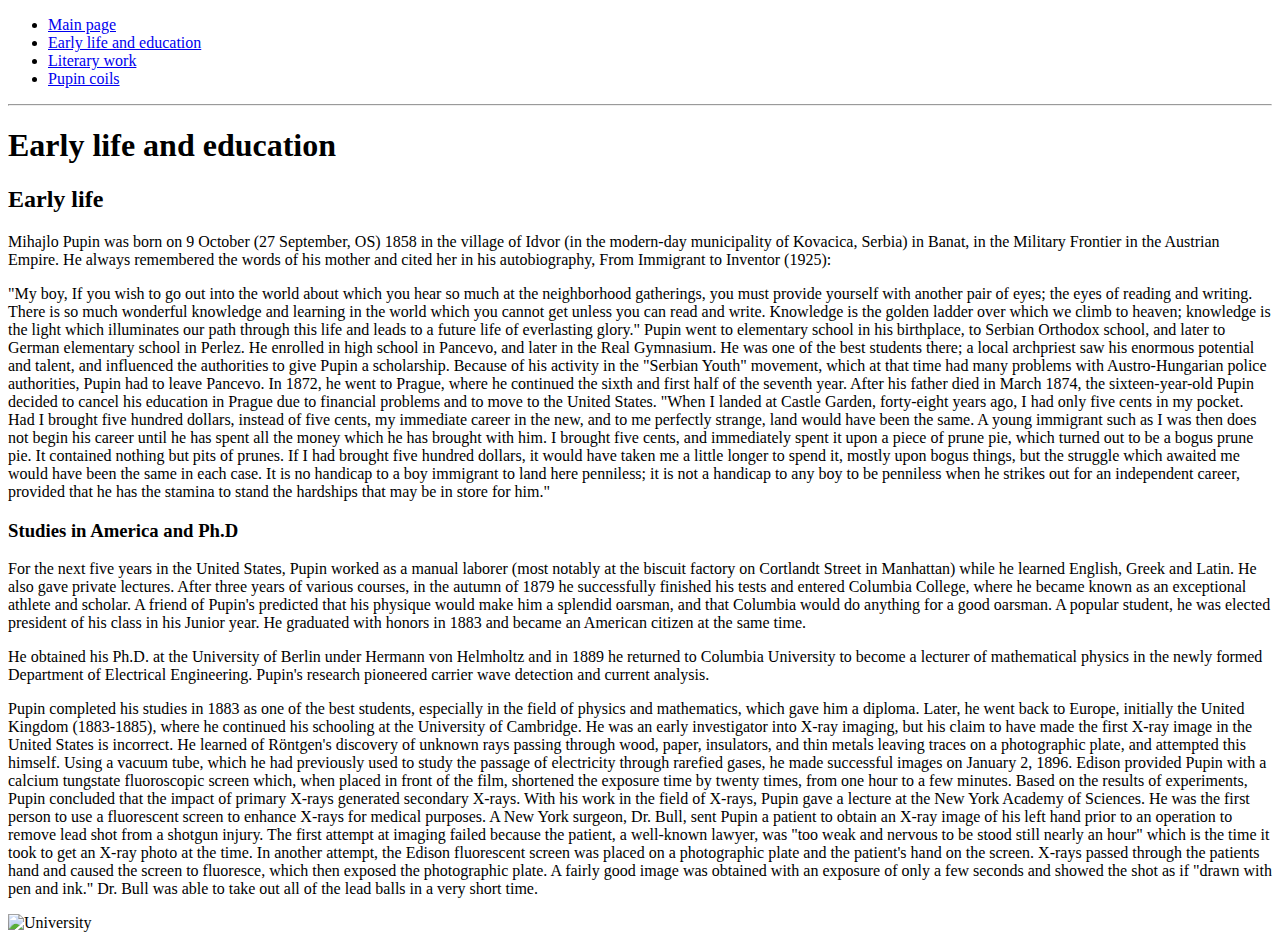
==== early_life_and_education.html @ e59eca0b "Ostatak fajlova" ====
<!doctype html>
<html>
<head>
<meta charset="utf-8">
<title>Mihajlo Idvorski Pupin</title>
</head>
<body>
	<ul>
		<li><a href="index.html">Main page</a></li>
		<li><a href="early_life_and_education.html">Early life and education</a></li>
		<li><a href="literary_work.html">Literary work</a></li>
		<li><a href="pupin_coils.html">Pupin coils</a></li>
	</ul>
	<hr>
<h1>Early life and education</h1>


<h2>Early life</h2>

<p>Mihajlo Pupin was born on 9 October (27 September, OS) 1858 in the village of Idvor (in the modern-day municipality of Kovacica, Serbia) in Banat, in the Military Frontier in the Austrian Empire. He always remembered the words of his mother and cited her in his autobiography, From Immigrant to Inventor (1925): </p>
	
<p>"My boy, If you wish to go out into the world about which you hear so much at the neighborhood gatherings, you must provide yourself with another pair of eyes; the eyes of reading and writing. There is so much wonderful knowledge and learning in the world which you cannot get unless you can read and write. Knowledge is the golden ladder over which we climb to heaven; knowledge is the light which illuminates our path through this life and leads to a future life of everlasting glory."
	
Pupin went to elementary school in his birthplace, to Serbian Orthodox school, and later to German elementary school in Perlez. He enrolled in high school in Pancevo, and later in the Real Gymnasium. He was one of the best students there; a local archpriest saw his enormous potential and talent, and influenced the authorities to give Pupin a scholarship.

Because of his activity in the "Serbian Youth" movement, which at that time had many problems with Austro-Hungarian police authorities, Pupin had to leave Pancevo. In 1872, he went to Prague, where he continued the sixth and first half of the seventh year. After his father died in March 1874, the sixteen-year-old Pupin decided to cancel his education in Prague due to financial problems and to move to the United States.

"When I landed at Castle Garden, forty-eight years ago, I had only five cents in my pocket. Had I brought five hundred dollars, instead of five cents, my immediate career in the new, and to me perfectly strange, land would have been the same. A young immigrant such as I was then does not begin his career until he has spent all the money which he has brought with him. I brought five cents, and immediately spent it upon a piece of prune pie, which turned out to be a bogus prune pie. It contained nothing but pits of prunes. If I had brought five hundred dollars, it would have taken me a little longer to spend it, mostly upon bogus things, but the struggle which awaited me would have been the same in each case. It is no handicap to a boy immigrant to land here penniless; it is not a handicap to any boy to be penniless when he strikes out for an independent career, provided that he has the stamina to stand the hardships that may be in store for him."
</p>

<h3>Studies in America and Ph.D</h3>

<p>For the next five years in the United States, Pupin worked as a manual laborer (most notably at the biscuit factory on Cortlandt Street in Manhattan) while he learned English, Greek and Latin. He also gave private lectures. After three years of various courses, in the autumn of 1879 he successfully finished his tests and entered Columbia College, where he became known as an exceptional athlete and scholar. A friend of Pupin's predicted that his physique would make him a splendid oarsman, and that Columbia would do anything for a good oarsman. A popular student, he was elected president of his class in his Junior year. He graduated with honors in 1883 and became an American citizen at the same time.</p>

<p>He obtained his Ph.D. at the University of Berlin under Hermann von Helmholtz and in 1889 he returned to Columbia University to become a lecturer of mathematical physics in the newly formed Department of Electrical Engineering. Pupin's research pioneered carrier wave detection and current analysis.
</p>
<p>Pupin completed his studies in 1883 as one of the best students, especially in the field of physics and mathematics, which gave him a diploma. Later, he went back to Europe, initially the United Kingdom (1883-1885), where he continued his schooling at the University of Cambridge. He was an early investigator into X-ray imaging, but his claim to have made the first X-ray image in the United States is incorrect. He learned of R&ouml;ntgen's discovery of unknown rays passing through wood, paper, insulators, and thin metals leaving traces on a photographic plate, and attempted this himself. Using a vacuum tube, which he had previously used to study the passage of electricity through rarefied gases, he made successful images on January 2, 1896. Edison provided Pupin with a calcium tungstate fluoroscopic screen which, when placed in front of the film, shortened the exposure time by twenty times, from one hour to a few minutes. Based on the results of experiments, Pupin concluded that the impact of primary X-rays generated secondary X-rays. With his work in the field of X-rays, Pupin gave a lecture at the New York Academy of Sciences. He was the first person to use a fluorescent screen to enhance X-rays for medical purposes. A New York surgeon, Dr. Bull, sent Pupin a patient to obtain an X-ray image of his left hand prior to an operation to remove lead shot from a shotgun injury. The first attempt at imaging failed because the patient, a well-known lawyer, was "too weak and nervous to be stood still nearly an hour" which is the time it took to get an X-ray photo at the time. In another attempt, the Edison fluorescent screen was placed on a photographic plate and the patient's hand on the screen. X-rays passed through the patients hand and caused the screen to fluoresce, which then exposed the photographic plate. A fairly good image was obtained with an exposure of only a few seconds and showed the shot as if "drawn with pen and ink." Dr. Bull was able to take out all of the lead balls in a very short time.</p>
	<img src="university.jpg" alt="University" title="University">
</body>
</html>
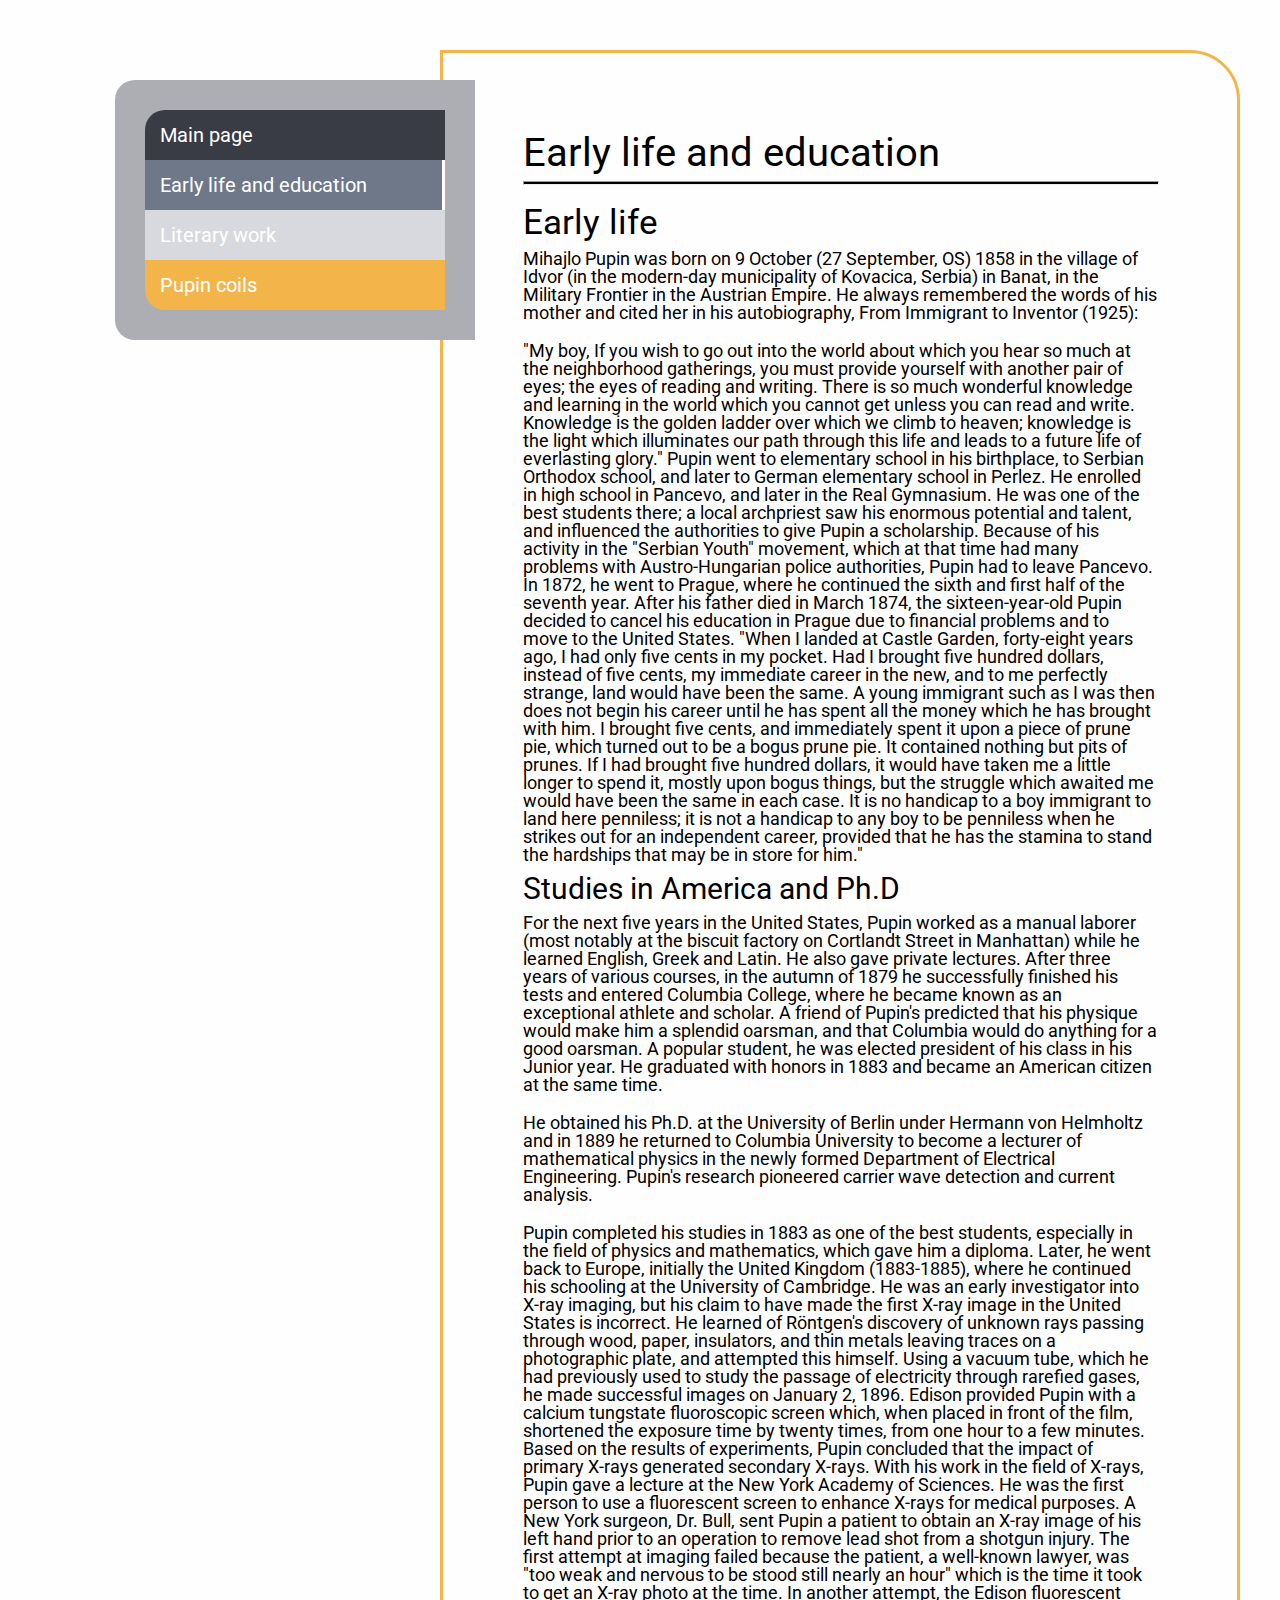
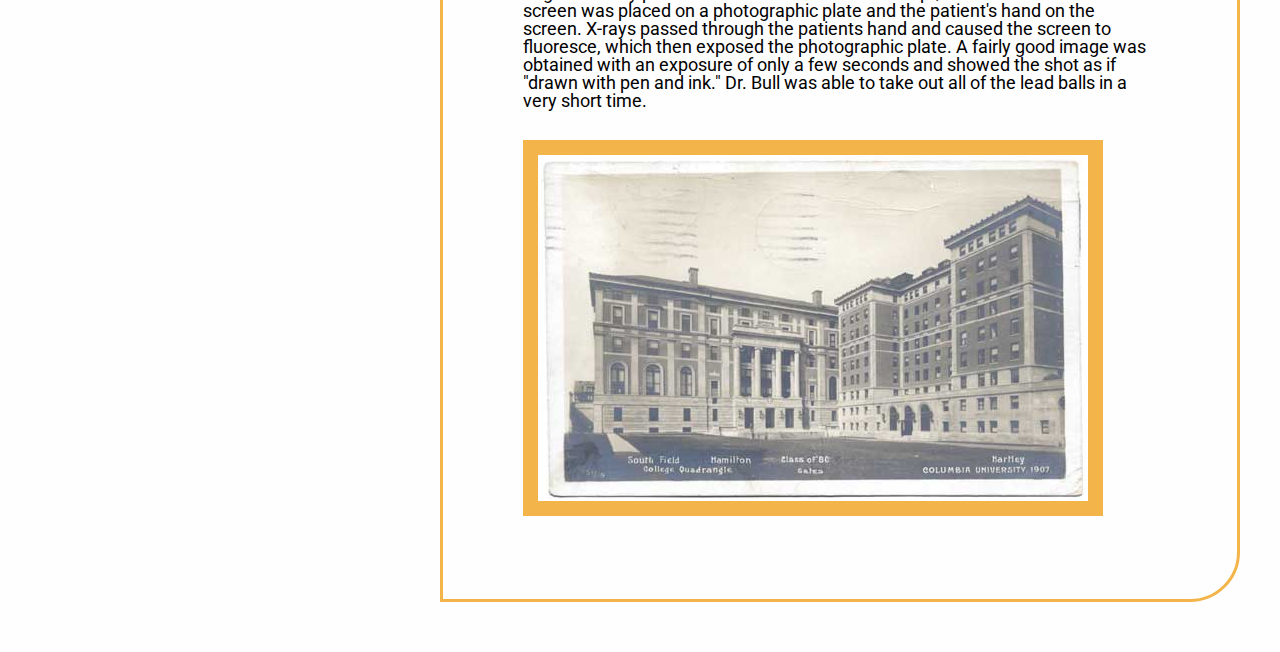
==== commit a6452450: "izmenen i dopune, drugi deo" ====
--- a/early_life_and_education.html
+++ b/early_life_and_education.html
@@ -3,38 +3,38 @@
 <head>
 <meta charset="utf-8">
 <title>Mihajlo Idvorski Pupin</title>
+<link href="style.css" type="text/css" rel="stylesheet">
+<link href="style_early_life.css" type="text/css" rel="stylesheet">
+	<link rel="preconnect" href="https://fonts.gstatic.com">
+<link href="https://fonts.googleapis.com/css2?family=Roboto&display=swap" rel="stylesheet">
 </head>
 <body>
-	<ul>
-		<li><a href="index.html">Main page</a></li>
-		<li><a href="early_life_and_education.html">Early life and education</a></li>
-		<li><a href="literary_work.html">Literary work</a></li>
-		<li><a href="pupin_coils.html">Pupin coils</a></li>
-	</ul>
-	<hr>
-<h1>Early life and education</h1>
-
-
-<h2>Early life</h2>
-
-<p>Mihajlo Pupin was born on 9 October (27 September, OS) 1858 in the village of Idvor (in the modern-day municipality of Kovacica, Serbia) in Banat, in the Military Frontier in the Austrian Empire. He always remembered the words of his mother and cited her in his autobiography, From Immigrant to Inventor (1925): </p>
-	
-<p>"My boy, If you wish to go out into the world about which you hear so much at the neighborhood gatherings, you must provide yourself with another pair of eyes; the eyes of reading and writing. There is so much wonderful knowledge and learning in the world which you cannot get unless you can read and write. Knowledge is the golden ladder over which we climb to heaven; knowledge is the light which illuminates our path through this life and leads to a future life of everlasting glory."
-	
-Pupin went to elementary school in his birthplace, to Serbian Orthodox school, and later to German elementary school in Perlez. He enrolled in high school in Pancevo, and later in the Real Gymnasium. He was one of the best students there; a local archpriest saw his enormous potential and talent, and influenced the authorities to give Pupin a scholarship.
-
-Because of his activity in the "Serbian Youth" movement, which at that time had many problems with Austro-Hungarian police authorities, Pupin had to leave Pancevo. In 1872, he went to Prague, where he continued the sixth and first half of the seventh year. After his father died in March 1874, the sixteen-year-old Pupin decided to cancel his education in Prague due to financial problems and to move to the United States.
-
-"When I landed at Castle Garden, forty-eight years ago, I had only five cents in my pocket. Had I brought five hundred dollars, instead of five cents, my immediate career in the new, and to me perfectly strange, land would have been the same. A young immigrant such as I was then does not begin his career until he has spent all the money which he has brought with him. I brought five cents, and immediately spent it upon a piece of prune pie, which turned out to be a bogus prune pie. It contained nothing but pits of prunes. If I had brought five hundred dollars, it would have taken me a little longer to spend it, mostly upon bogus things, but the struggle which awaited me would have been the same in each case. It is no handicap to a boy immigrant to land here penniless; it is not a handicap to any boy to be penniless when he strikes out for an independent career, provided that he has the stamina to stand the hardships that may be in store for him."
-</p>
-
-<h3>Studies in America and Ph.D</h3>
-
-<p>For the next five years in the United States, Pupin worked as a manual laborer (most notably at the biscuit factory on Cortlandt Street in Manhattan) while he learned English, Greek and Latin. He also gave private lectures. After three years of various courses, in the autumn of 1879 he successfully finished his tests and entered Columbia College, where he became known as an exceptional athlete and scholar. A friend of Pupin's predicted that his physique would make him a splendid oarsman, and that Columbia would do anything for a good oarsman. A popular student, he was elected president of his class in his Junior year. He graduated with honors in 1883 and became an American citizen at the same time.</p>
-
-<p>He obtained his Ph.D. at the University of Berlin under Hermann von Helmholtz and in 1889 he returned to Columbia University to become a lecturer of mathematical physics in the newly formed Department of Electrical Engineering. Pupin's research pioneered carrier wave detection and current analysis.
-</p>
-<p>Pupin completed his studies in 1883 as one of the best students, especially in the field of physics and mathematics, which gave him a diploma. Later, he went back to Europe, initially the United Kingdom (1883-1885), where he continued his schooling at the University of Cambridge. He was an early investigator into X-ray imaging, but his claim to have made the first X-ray image in the United States is incorrect. He learned of R&ouml;ntgen's discovery of unknown rays passing through wood, paper, insulators, and thin metals leaving traces on a photographic plate, and attempted this himself. Using a vacuum tube, which he had previously used to study the passage of electricity through rarefied gases, he made successful images on January 2, 1896. Edison provided Pupin with a calcium tungstate fluoroscopic screen which, when placed in front of the film, shortened the exposure time by twenty times, from one hour to a few minutes. Based on the results of experiments, Pupin concluded that the impact of primary X-rays generated secondary X-rays. With his work in the field of X-rays, Pupin gave a lecture at the New York Academy of Sciences. He was the first person to use a fluorescent screen to enhance X-rays for medical purposes. A New York surgeon, Dr. Bull, sent Pupin a patient to obtain an X-ray image of his left hand prior to an operation to remove lead shot from a shotgun injury. The first attempt at imaging failed because the patient, a well-known lawyer, was "too weak and nervous to be stood still nearly an hour" which is the time it took to get an X-ray photo at the time. In another attempt, the Edison fluorescent screen was placed on a photographic plate and the patient's hand on the screen. X-rays passed through the patients hand and caused the screen to fluoresce, which then exposed the photographic plate. A fairly good image was obtained with an exposure of only a few seconds and showed the shot as if "drawn with pen and ink." Dr. Bull was able to take out all of the lead balls in a very short time.</p>
-	<img src="university.jpg" alt="University" title="University">
+<div class="wrapper clearfix" >
+  <nav>
+    <ul>
+      <li><a class="link1" href="index.html">Main page</a></li>
+      <li><a class="link2 active" href="early_life_and_education.html">Early life and education</a></li>
+      <li><a class="link3" href="literary_work.html">Literary work</a></li>
+      <li><a class="link4" href="pupin_coils.html">Pupin coils</a></li>
+    </ul>
+  </nav>
+  <main>
+    <h1>Early life and education</h1>
+    <hr>
+    <h2>Early life</h2>
+    <p>Mihajlo Pupin was born on 9 October (27 September, OS) 1858 in the village of Idvor (in the modern-day municipality of Kovacica, Serbia) in Banat, in the Military Frontier in the Austrian Empire. He always remembered the words of his mother and cited her in his autobiography, From Immigrant to Inventor (1925): </p>
+    <p>"My boy, If you wish to go out into the world about which you hear so much at the neighborhood gatherings, you must provide yourself with another pair of eyes; the eyes of reading and writing. There is so much wonderful knowledge and learning in the world which you cannot get unless you can read and write. Knowledge is the golden ladder over which we climb to heaven; knowledge is the light which illuminates our path through this life and leads to a future life of everlasting glory."
+      
+      Pupin went to elementary school in his birthplace, to Serbian Orthodox school, and later to German elementary school in Perlez. He enrolled in high school in Pancevo, and later in the Real Gymnasium. He was one of the best students there; a local archpriest saw his enormous potential and talent, and influenced the authorities to give Pupin a scholarship.
+      
+      Because of his activity in the "Serbian Youth" movement, which at that time had many problems with Austro-Hungarian police authorities, Pupin had to leave Pancevo. In 1872, he went to Prague, where he continued the sixth and first half of the seventh year. After his father died in March 1874, the sixteen-year-old Pupin decided to cancel his education in Prague due to financial problems and to move to the United States.
+      
+      "When I landed at Castle Garden, forty-eight years ago, I had only five cents in my pocket. Had I brought five hundred dollars, instead of five cents, my immediate career in the new, and to me perfectly strange, land would have been the same. A young immigrant such as I was then does not begin his career until he has spent all the money which he has brought with him. I brought five cents, and immediately spent it upon a piece of prune pie, which turned out to be a bogus prune pie. It contained nothing but pits of prunes. If I had brought five hundred dollars, it would have taken me a little longer to spend it, mostly upon bogus things, but the struggle which awaited me would have been the same in each case. It is no handicap to a boy immigrant to land here penniless; it is not a handicap to any boy to be penniless when he strikes out for an independent career, provided that he has the stamina to stand the hardships that may be in store for him." </p>
+    <h3>Studies in America and Ph.D</h3>
+    <p>For the next five years in the United States, Pupin worked as a manual laborer (most notably at the biscuit factory on Cortlandt Street in Manhattan) while he learned English, Greek and Latin. He also gave private lectures. After three years of various courses, in the autumn of 1879 he successfully finished his tests and entered Columbia College, where he became known as an exceptional athlete and scholar. A friend of Pupin's predicted that his physique would make him a splendid oarsman, and that Columbia would do anything for a good oarsman. A popular student, he was elected president of his class in his Junior year. He graduated with honors in 1883 and became an American citizen at the same time.</p>
+    <p>He obtained his Ph.D. at the University of Berlin under Hermann von Helmholtz and in 1889 he returned to Columbia University to become a lecturer of mathematical physics in the newly formed Department of Electrical Engineering. Pupin's research pioneered carrier wave detection and current analysis. </p>
+    <p>Pupin completed his studies in 1883 as one of the best students, especially in the field of physics and mathematics, which gave him a diploma. Later, he went back to Europe, initially the United Kingdom (1883-1885), where he continued his schooling at the University of Cambridge. He was an early investigator into X-ray imaging, but his claim to have made the first X-ray image in the United States is incorrect. He learned of R&ouml;ntgen's discovery of unknown rays passing through wood, paper, insulators, and thin metals leaving traces on a photographic plate, and attempted this himself. Using a vacuum tube, which he had previously used to study the passage of electricity through rarefied gases, he made successful images on January 2, 1896. Edison provided Pupin with a calcium tungstate fluoroscopic screen which, when placed in front of the film, shortened the exposure time by twenty times, from one hour to a few minutes. Based on the results of experiments, Pupin concluded that the impact of primary X-rays generated secondary X-rays. With his work in the field of X-rays, Pupin gave a lecture at the New York Academy of Sciences. He was the first person to use a fluorescent screen to enhance X-rays for medical purposes. A New York surgeon, Dr. Bull, sent Pupin a patient to obtain an X-ray image of his left hand prior to an operation to remove lead shot from a shotgun injury. The first attempt at imaging failed because the patient, a well-known lawyer, was "too weak and nervous to be stood still nearly an hour" which is the time it took to get an X-ray photo at the time. In another attempt, the Edison fluorescent screen was placed on a photographic plate and the patient's hand on the screen. X-rays passed through the patients hand and caused the screen to fluoresce, which then exposed the photographic plate. A fairly good image was obtained with an exposure of only a few seconds and showed the shot as if "drawn with pen and ink." Dr. Bull was able to take out all of the lead balls in a very short time.</p>
+    <img src="university.jpg" alt="University" title="University"></main>
+</div>
 </body>
 </html>
--- a/style.css
+++ b/style.css
@@ -0,0 +1,130 @@
+@charset "utf-8";
+/* CSS Document */
+html, body, div, span, applet, object, iframe, h1, h2, h3, h4, h5, h6, p, blockquote, pre, a, abbr, acronym, address, big, cite, code, del, dfn, em, img, ins, kbd, q, s, samp, small, strike, strong, sub, sup, tt, var, b, u, i, center, dl, dt, dd, ol, ul, li, fieldset, form, label, legend, table, caption, tbody, tfoot, thead, tr, th, td, article, aside, canvas, details, embed, figure, figcaption, footer, header, hgroup, menu, nav, output, ruby, section, summary, time, mark, audio, video {
+	margin: 0;
+	padding: 0;
+	border: 0;
+	font-size: 100%;
+	font: inherit;
+	vertical-align: baseline;
+}
+article, aside, details, figcaption, figure, footer, header, hgroup, menu, nav, section {
+	display: block;
+}
+body {
+	line-height: 1;
+	font-family: 'Roboto', sans-serif;
+}
+ol, ul {
+	list-style: none;
+}
+blockquote, q {
+	quotes: none;
+}
+blockquote:before, blockquote:after, q:before, q:after {
+	content: '';
+	content: none;
+}
+table {
+	border-collapse: collapse;
+	border-spacing: 0;
+}
+.clearfix:after, .clearfix:before {
+	content: "";
+	table-layout: fixed;
+	display: table;
+}
+.clearfix:after {
+	clear: both;
+}
+a {
+	text-decoration: none;
+}
+/********************* My CSS Document ****************************/
+body {
+	background-color: #FEFEFE;
+	font-family: 'Roboto', sans-serif;
+}
+.wrapper {
+	width: 1200px;
+	border-radius: 20px;
+	margin: 0 auto;
+	margin-top: 50px;
+}
+nav {
+	width: 30%;
+	background-color: #ADAEB3;
+	border-bottom-left-radius: 20px;
+	border-top-left-radius: 20px;
+	padding: 30px;
+	box-sizing: border-box;
+	position: relative;
+	left: 75px;
+	top: 30px;
+	display: inline-block;
+}
+main {
+	float: right;
+	width: calc(70% - 40px);
+	box-sizing: border-box;
+	margin-left: 20px;
+	margin-bottom: 50px;
+	padding: 80px;
+	border: #f3b54a solid;
+	border-bottom-right-radius: 50px;
+	border-top-right-radius: 50px;
+}
+a {
+	color: #ffffff;
+	text-decoration: none;
+	font-size: 20px;
+	box-sizing: border-box;
+}
+a:hover {
+	background-color: transparent;
+}
+.active {
+	border-right: 3px solid #ffffff;
+}
+.link1, .link2, .link3, .link4 {
+	padding: 15px;
+	width: 100%;
+	display: inline-block;
+}
+.link1 {
+	background-color: #393B45;
+	border-top-left-radius: 20px;
+}
+.link2 {
+	background-color: #6E7889;
+}
+.link3 {
+	background-color: #D8D9DE;
+}
+.link4 {
+	background-color: #f3b54a;
+	border-bottom-left-radius: 20px;
+}
+hr {
+	width: 100%;
+	background-color: #000000;
+	height: 2px;
+	margin-bottom: 20px;
+}
+h1 {
+	font-size: 40px;
+	width: 600;
+}
+p {
+	font-size: 18px;
+	padding: 10px 0;
+}
+h2 {
+	font-size: 35px;
+}
+h3 {
+	font-size: 30px;
+}
+span {
+	font-weight: bold;
+}
--- a/style_early_life.css
+++ b/style_early_life.css
@@ -0,0 +1,5 @@
+/* CSS Document */
+img {
+	margin-top: 20px;
+	border: 15px solid #f3b54a;
+}
